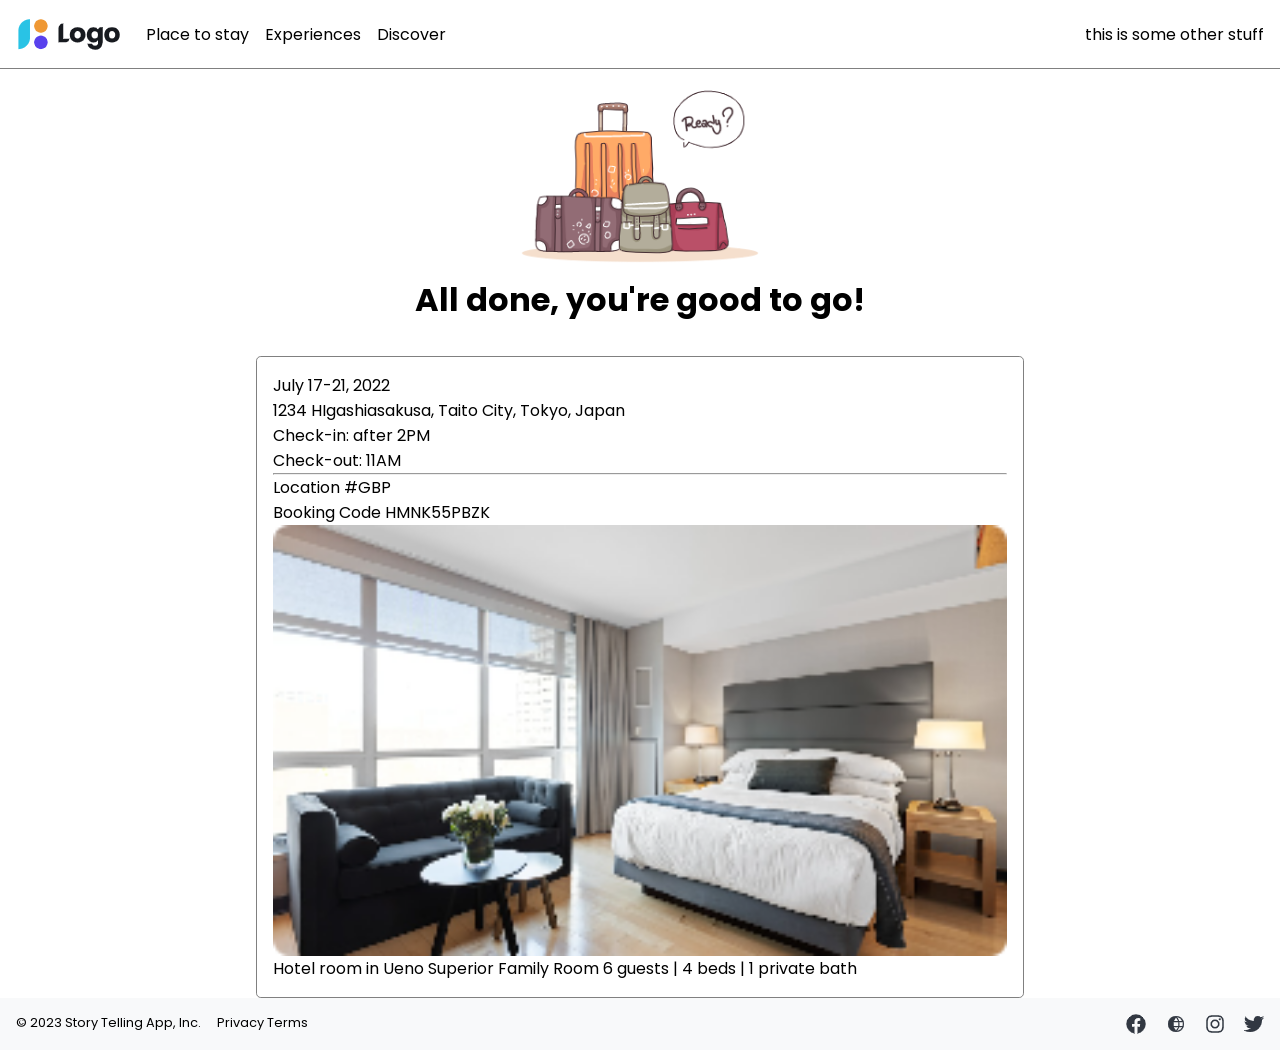
==== complete_sign_up.html @ dfb10db0 "built home page and complete sign up pages" ====
<!DOCTYPE html>
<html lang="en">
  <head>
    <meta charset="UTF-8" />
    <meta http-equiv="X-UA-Compatible" content="IE=edge" />
    <meta name="viewport" content="width=device-width, initial-scale=1.0" />
    <title>Document</title>
    <link rel="stylesheet" href="css/complete_sign_up.css" />
  </head>
  <body>
    <header id="primary-header">
      <div id="nav-container">
        <nav>
          <a href="">
            <img src="assets/logo_image.png" alt="" id="logo-image" />
          </a>
          <ul>
            <li>Place to stay</li>
            <li>Experiences</li>
            <li>Discover</li>
          </ul>
        </nav>
        <div>this is some other stuff</div>
      </div>
    </header>
    <main>
      <div id  = 'content-container'>
        <div id = 'main-image-container'>
          <img src="assets/bags.png" alt="" />
          <h1>All done, you're good to go!</h1>
        </div>
  
      <div id="card-container">
        <div>
          <div>July 17-21, 2022</div>
          <div>1234 HIgashiasakusa, Taito City, Tokyo, Japan</div>
          <div>Check-in: after 2PM</div>
          <div>Check-out: 11AM</div>
        </div>
        <hr/>
        

        <div id='more-information-container'>
          <div >
            <span>
              Location
            </span>
            <span>
              #GBP
            </span>
          </div>
          <div>
            <span>
              Booking Code
            </span>
            <span>
              HMNK55PBZK
            </span>
          </div>
          <div>
            <img src="/assets/bedroom.png" alt=""/>
            <div>
              <span>
                Hotel room in Ueno
              </span>
              <span>
                Superior Family Room
              </span>
              <span>
                6 guests | 4 beds | 1 private bath
              </span>
            </div>
          </div>
        </div>
      </div>
    </main>
    <footer>
      <div id ='footer-content-container'>
        <div id="legal-content-container">
          <div>© 2023 Story Telling App, Inc.</div>
          <div>Privacy Terms</div>
        </div>
        <div id="socials-container">
          <a href="#"><img src="/assets/Facebook.png" alt=""></a>
          <a href="#"><img src="/assets/Globe.png" alt=""></a>
          <a href="#"><img src="/assets/Instagram.png" alt=""></a>
          <a href="#"><img src="/assets/Twitter.png" alt=""></a>
        </div>
      </div>
    </footer>
  </body>
</html>
---- css/complete_sign_up.css ----
@import url("https://fonts.googleapis.com/css2?family=Poppins&display=swap");

* {
    margin: 0;
    padding: 0;
    box-sizing: border-box;
    font-family: "Poppins", sans-serif;
}

img,
picture,
video * {
    width: 100%;
    display: block;
}

html,
body {
    height: 100%;
}


header{
    padding: 1rem;
    border-bottom: 1px solid grey;
}





#nav-container{
    display: flex;
    justify-content: space-between;
    align-items: center;
}

#nav-container > nav{
    display: flex;
    align-items: center;
}
#nav-container > nav > a{
    margin-right: 1.5rem;
}

#nav-container > nav> ul{
    display: flex;
    list-style-type: none;
    
}
#nav-container > nav >ul>li{
    margin-right: 1rem;font-size: 1rem;
}


main{
  
    display: flex;
    justify-content: center;
}

#content-container{
    align-items: center;
    width:60%;
   
}

#main-image-container{
    display: flex;
    justify-content: center;
    flex-direction: column;
    align-items: center;
}

#main-image-container > h1{
    text-align: center;
    font-size: 2rem;
}

#main-image-container>img{
    width: 15rem;
   
}

#card-container{
    margin-top: 2rem;
    padding: 1rem;
    border: 1px solid grey;
border-radius: 0.3rem;
}

footer{
    padding: 1rem;
    background-color: #F8F9FA;
}

#footer-content-container{
    display: flex;
    justify-content: space-between;
}

#legal-content-container  {
display: flex;
font-size: 0.8rem;
gap: 1rem;
}

#socials-container{
    display: flex;
    gap: 1.2rem;
}
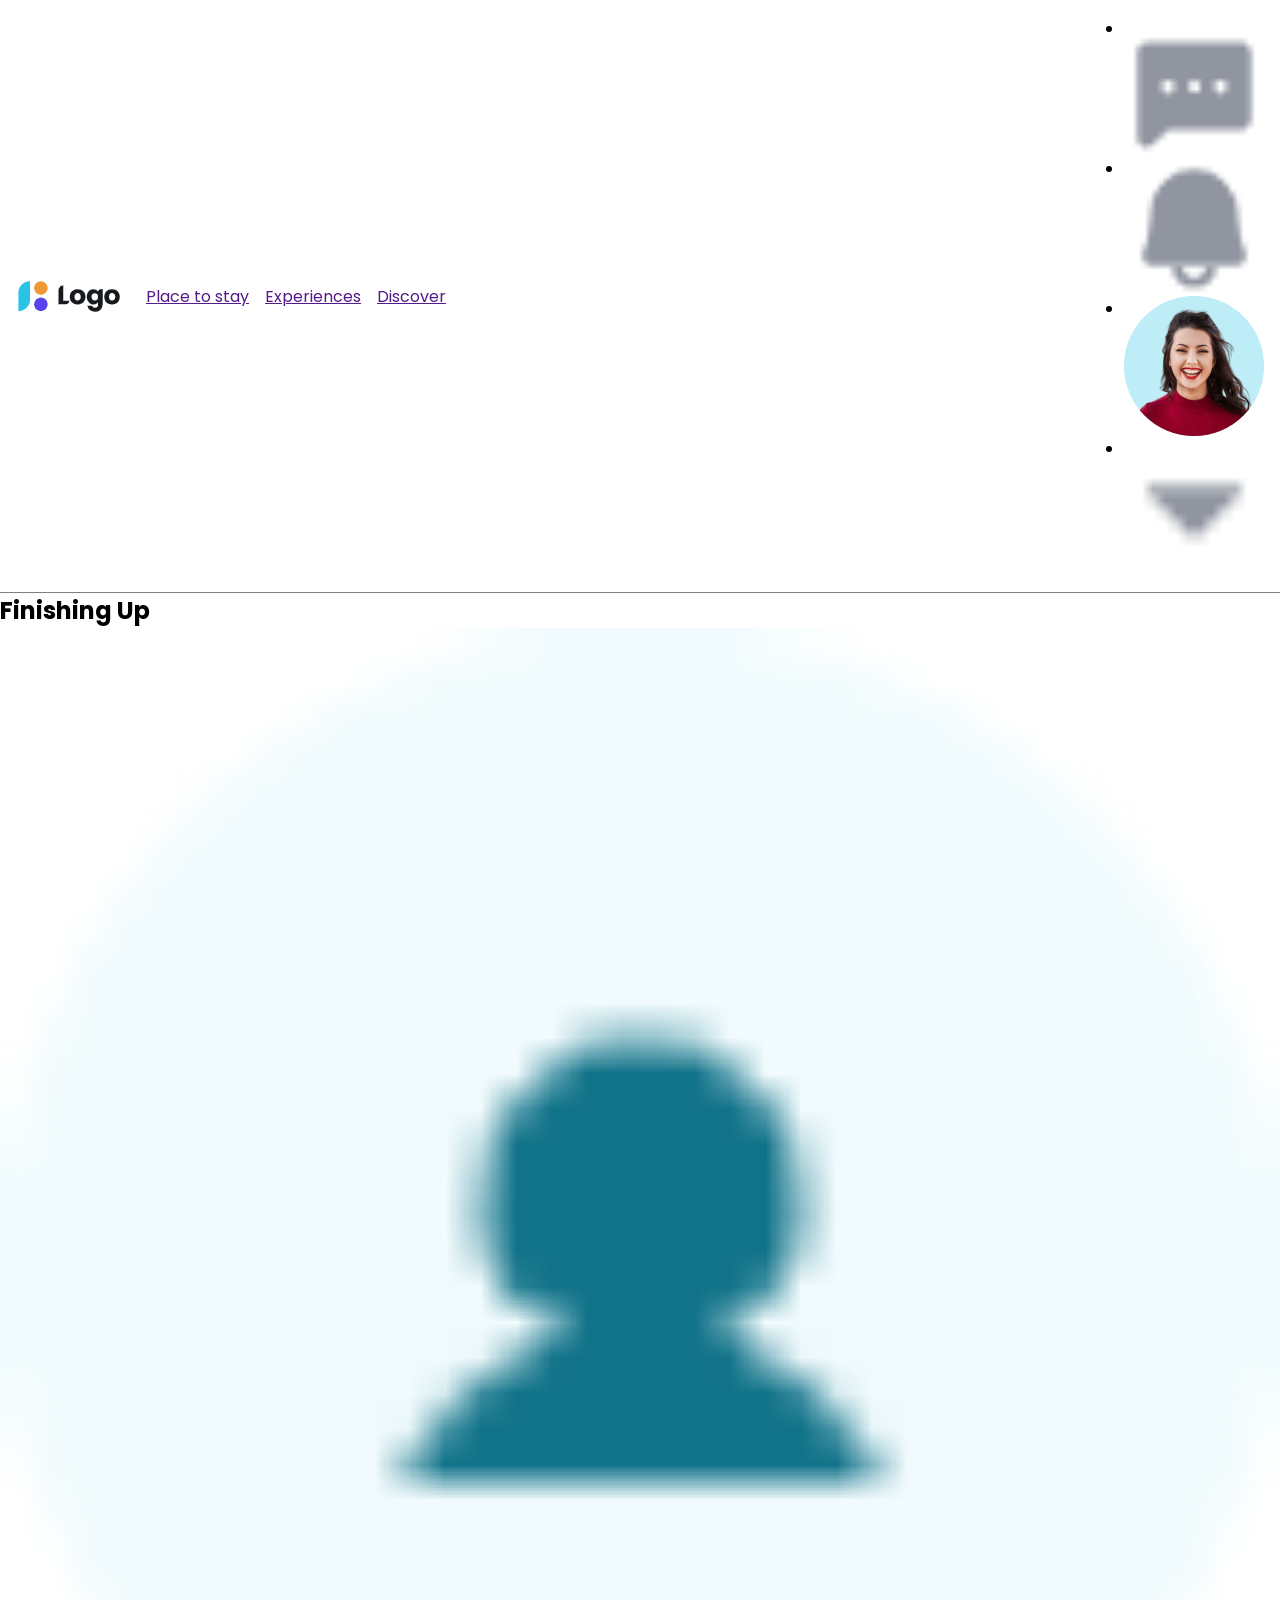
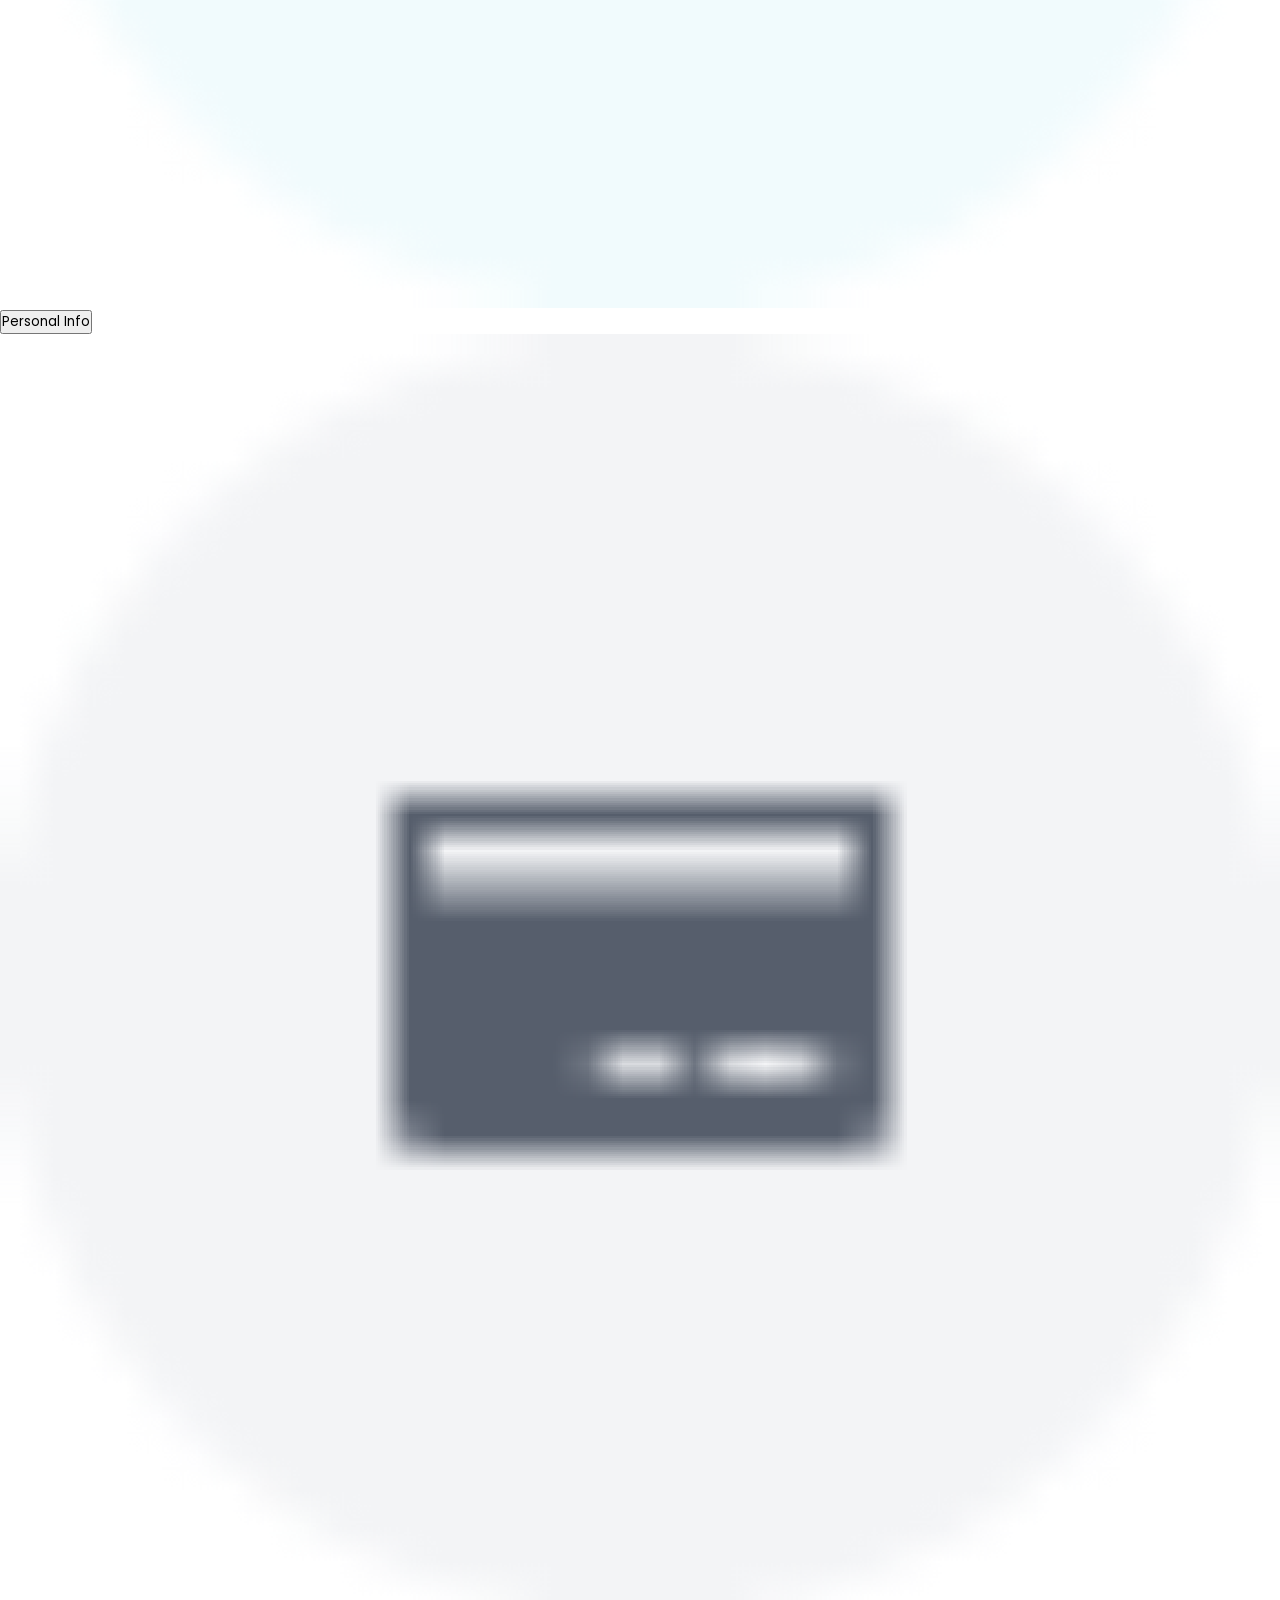
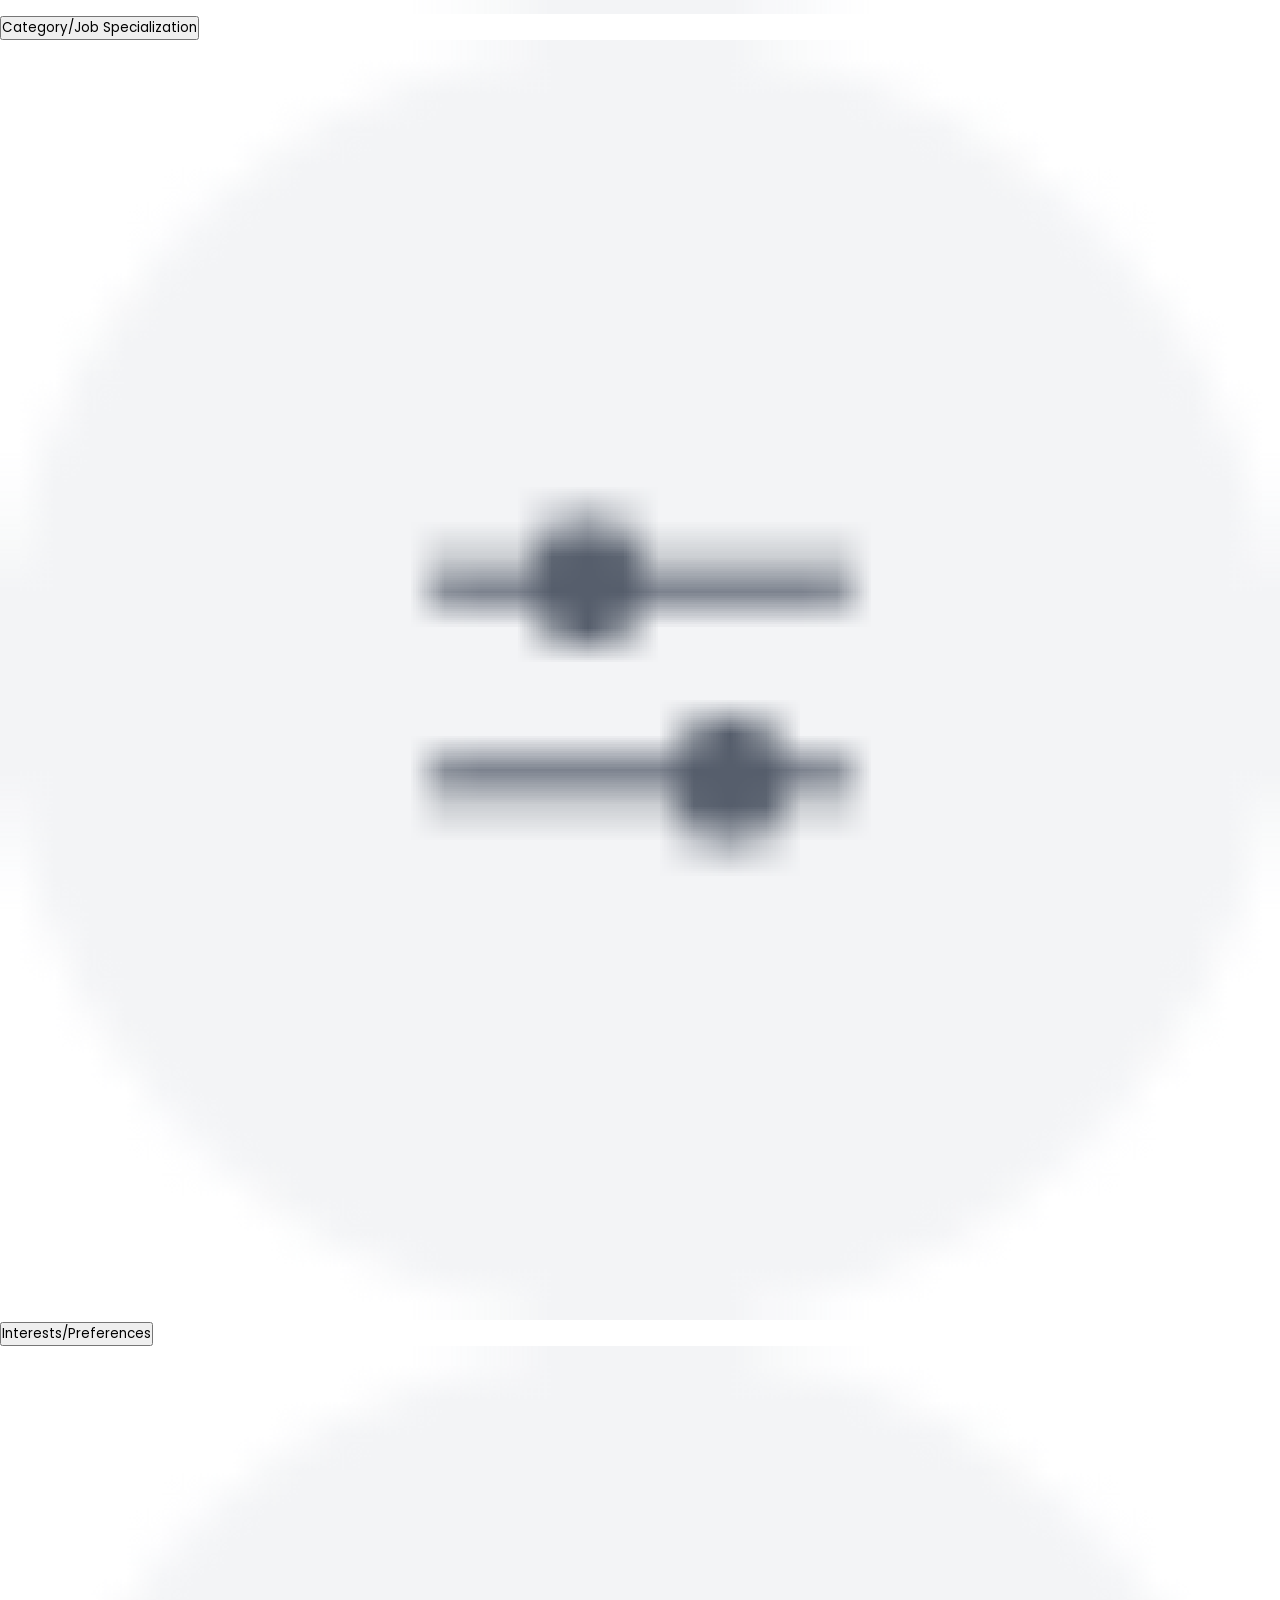
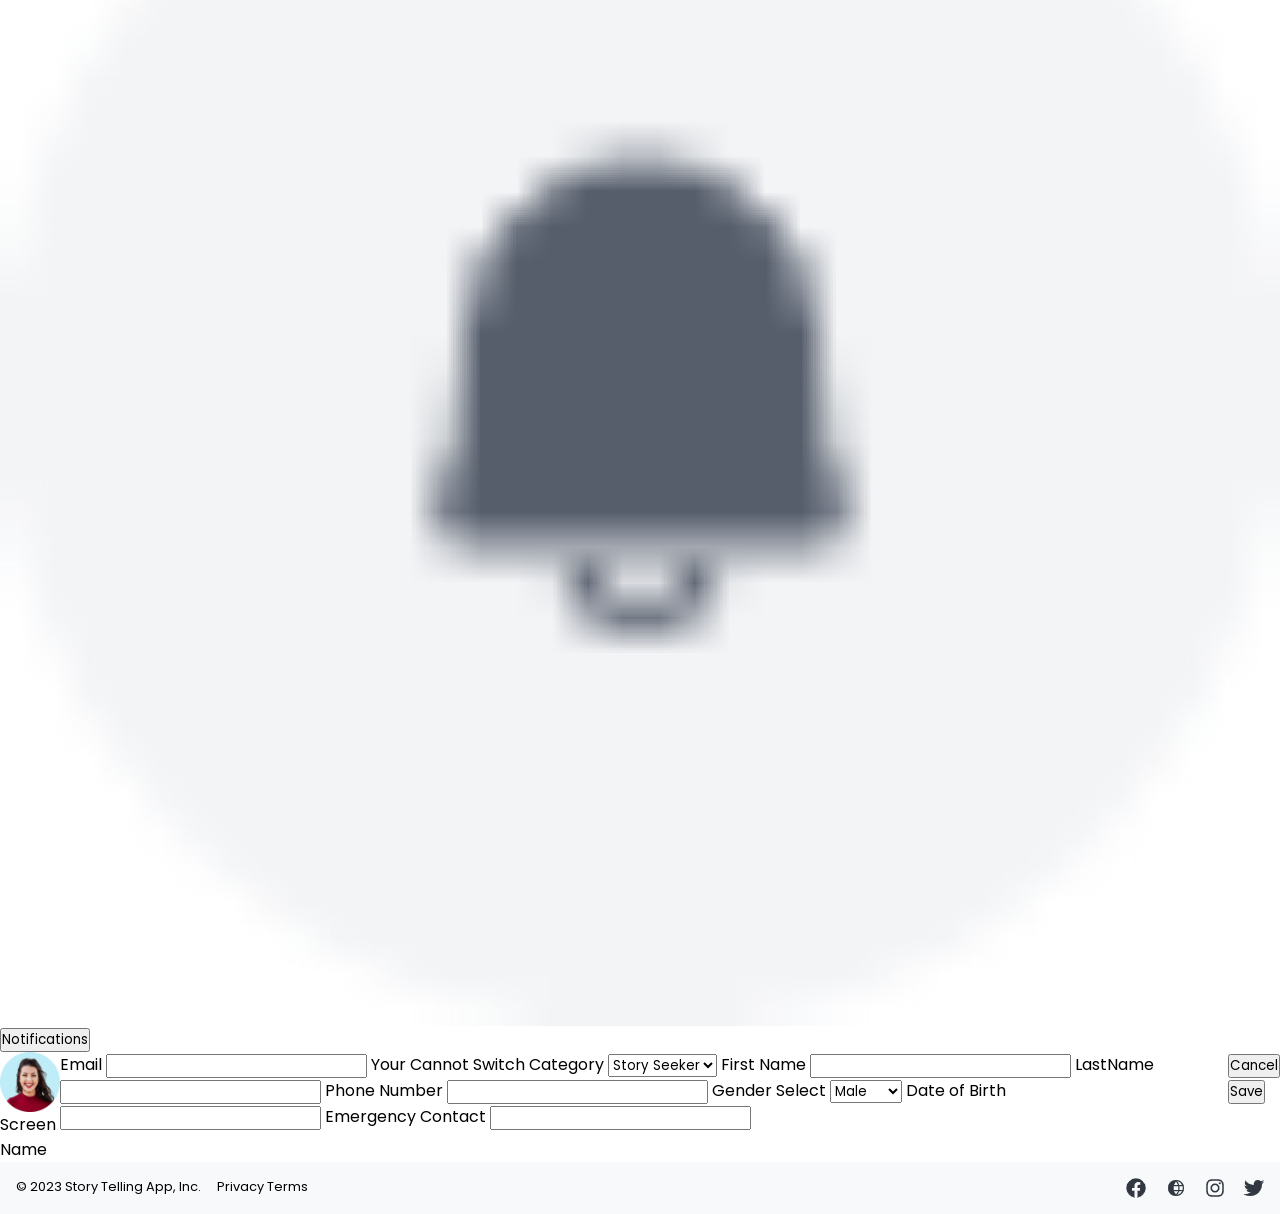
==== commit cb73503d: "created remaining pages and minor styling" ====
--- a/complete_sign_up.html
+++ b/complete_sign_up.html
@@ -5,86 +5,110 @@
     <meta http-equiv="X-UA-Compatible" content="IE=edge" />
     <meta name="viewport" content="width=device-width, initial-scale=1.0" />
     <title>Document</title>
-    <link rel="stylesheet" href="css/complete_sign_up.css" />
+    <link rel="stylesheet" href="/css/complete_sign_up.css" />
   </head>
   <body>
     <header id="primary-header">
       <div id="nav-container">
         <nav>
-          <a href="">
+          <a href="#">
             <img src="assets/logo_image.png" alt="" id="logo-image" />
           </a>
           <ul>
-            <li>Place to stay</li>
-            <li>Experiences</li>
-            <li>Discover</li>
+            <li><a href="">Place to stay</a></li>
+            <li><a href="">Experiences</a></li>
+            <li><a href="">Discover</a></li>
           </ul>
         </nav>
-        <div>this is some other stuff</div>
+        <div id="sub-list-container">
+          <ul>
+            <li>
+              <img src="/assets/chat_dots.png" alt="" class="nav-items" />
+            </li>
+            <li><img src="/assets/bell.png" alt="" class="nav-items" /></li>
+            <li><img src="/assets/Avatar.png" alt="" class="nav-items" /></li>
+            <li>
+              <img src="/assets/caret_down.png" alt="" class="nav-items" />
+            </li>
+          </ul>
+        </div>
       </div>
     </header>
-    <main>
-      <div id  = 'content-container'>
-        <div id = 'main-image-container'>
-          <img src="assets/bags.png" alt="" />
-          <h1>All done, you're good to go!</h1>
+    <div id="page-content-container">
+      <aside>
+        <h1>Finishing Up</h1>
+        <div class="menu-item">
+          <img src="/assets/Icons/avatar_icon.png" alt="" /><button>
+            Personal Info
+          </button>
         </div>
-  
-      <div id="card-container">
-        <div>
-          <div>July 17-21, 2022</div>
-          <div>1234 HIgashiasakusa, Taito City, Tokyo, Japan</div>
-          <div>Check-in: after 2PM</div>
-          <div>Check-out: 11AM</div>
+        <div class="menu-item">
+          <img src="/assets/Icons/card_icon.png" alt="" /><button>
+            Category/Job Specialization
+          </button>
         </div>
-        <hr/>
-        
+        <div class="menu-item">
+          <img src="/assets/Icons/slider_icon.png" alt="" /><button>
+            Interests/Preferences
+          </button>
+        </div>
 
-        <div id='more-information-container'>
-          <div >
-            <span>
-              Location
-            </span>
-            <span>
-              #GBP
-            </span>
-          </div>
-          <div>
-            <span>
-              Booking Code
-            </span>
-            <span>
-              HMNK55PBZK
-            </span>
-          </div>
-          <div>
-            <img src="/assets/bedroom.png" alt=""/>
+        <div class="menu-item">
+          <img src="/assets/Icons/bell_icon.png" alt="" /><button>
+            Notifications
+          </button>
+        </div>
+      </aside>
+      <main>
+        <div id="user-info-container">
+          <div id="user-image-container">
+            <img src="/assets/Avatar.png" alt="" />
             <div>
-              <span>
-                Hotel room in Ueno
-              </span>
-              <span>
-                Superior Family Room
-              </span>
-              <span>
-                6 guests | 4 beds | 1 private bath
-              </span>
+              <p>Screen Name</p>
             </div>
           </div>
         </div>
-      </div>
-    </main>
+        <div id="edit-info-container">
+          <label for="email">Email</label>
+          <input type="text" name="email" />
+          <label for="">Your Cannot Switch Category</label>
+          <select name="cars" id="cars">
+            <option value="male">Story Seeker</option>
+            <option value="female">Story Teller</option>
+          </select>
+          <label for="">First Name</label>
+          <input type="text" />
+          <label for="">LastName</label>
+          <input type="text" />
+          <label for="">Phone Number</label>
+          <input type="text" />
+          <label for="">Gender Select</label>
+          <select name="cars" id="cars">
+            <option value="male">Male</option>
+            <option value="female">Female</option>
+          </select>
+          <label for="">Date of Birth</label>
+          <input type="text" />
+          <label for="">Emergency Contact</label>
+          <input type="text" />
+        </div>
+        <div id="button-container">
+          <button id="cancel-button">Cancel</button>
+          <button id="save-button">Save</button>
+        </div>
+      </main>
+    </div>
     <footer>
-      <div id ='footer-content-container'>
+      <div id="footer-content-container">
         <div id="legal-content-container">
           <div>© 2023 Story Telling App, Inc.</div>
           <div>Privacy Terms</div>
         </div>
         <div id="socials-container">
-          <a href="#"><img src="/assets/Facebook.png" alt=""></a>
-          <a href="#"><img src="/assets/Globe.png" alt=""></a>
-          <a href="#"><img src="/assets/Instagram.png" alt=""></a>
-          <a href="#"><img src="/assets/Twitter.png" alt=""></a>
+          <a href="#"><img src="/assets/Facebook.png" alt="" /></a>
+          <a href="#"><img src="/assets/Globe.png" alt="" /></a>
+          <a href="#"><img src="/assets/Instagram.png" alt="" /></a>
+          <a href="#"><img src="/assets/Twitter.png" alt="" /></a>
         </div>
       </div>
     </footer>
